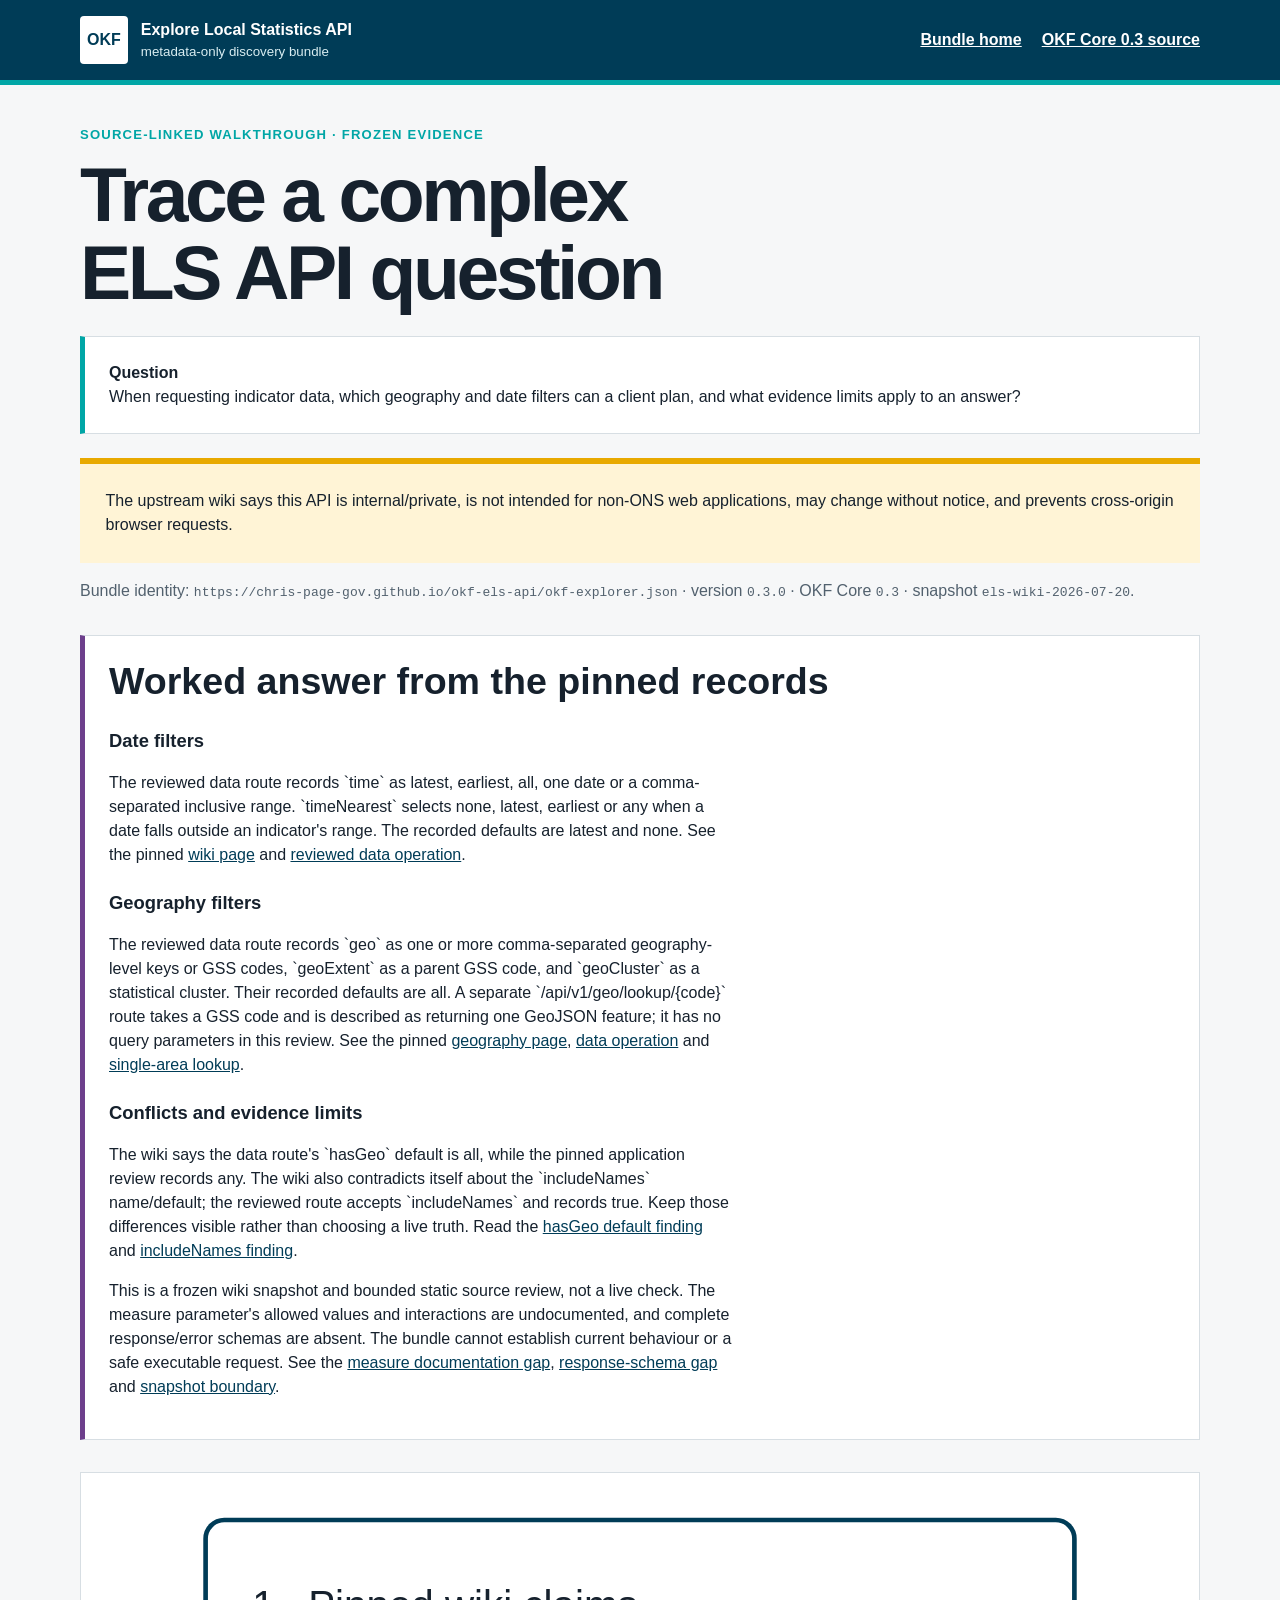
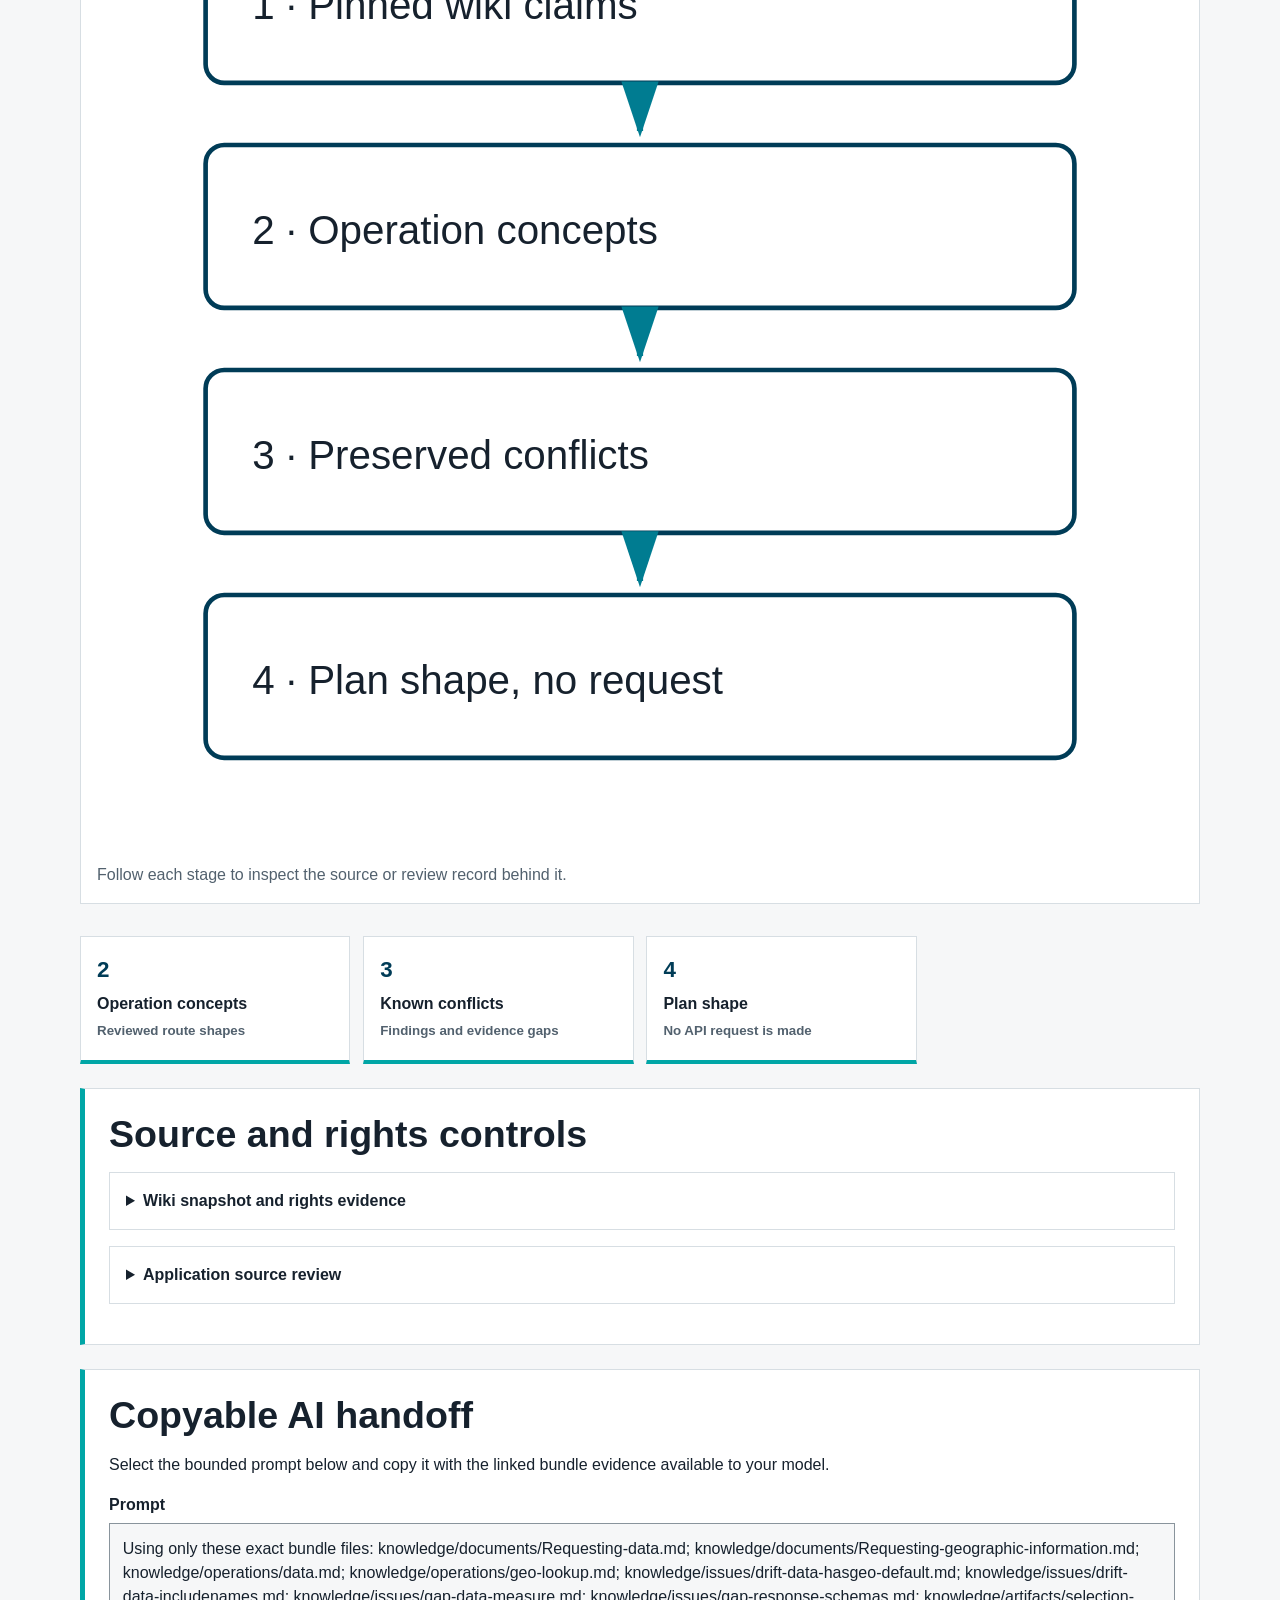
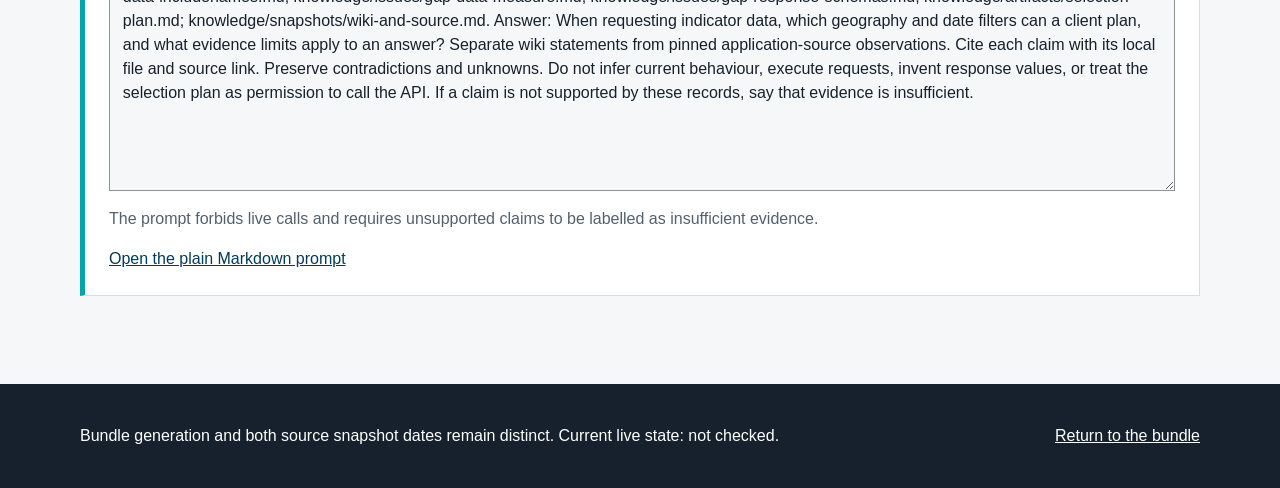
==== bundle/complex-question.html @ 59d880cc "Migrate ELS API bundle to OKF Core 0.3" ====
<!doctype html>
<html lang="en-GB">
<head>
  <meta charset="utf-8">
  <meta name="viewport" content="width=device-width, initial-scale=1">
  <meta name="referrer" content="no-referrer">
  <meta http-equiv="Content-Security-Policy" content="default-src 'self'; style-src 'self'; img-src 'self'; object-src 'none'; base-uri 'self'; form-action 'none'">
  <title>Trace a complex ELS API question</title>
  <link rel="stylesheet" href="site.css">
</head>
<body class="question-page">
  <a class="skip-link" href="#main-content">Skip to the evidence guide</a>
  <header class="site-header"><div class="shell header-inner">
    <a class="brand" href="./"><span class="brand-mark" aria-hidden="true">OKF</span><span><strong>Explore Local Statistics API</strong><small>metadata-only discovery bundle</small></span></a>
    <nav aria-label="Bundle links"><a href="index.html">Bundle home</a><a href="index.md">OKF Core 0.3 source</a></nav>
  </div></header>
  <main id="main-content" class="shell question-main">
    <p class="eyebrow">Source-linked walkthrough · frozen evidence</p>
    <h1>Trace a complex ELS API question</h1>
    <p class="question-callout"><strong>Question</strong><br>When requesting indicator data, which geography and date filters can a client plan, and what evidence limits apply to an answer?</p>
    <p class="warning question-warning">The upstream wiki says this API is internal/private, is not intended for non-ONS web applications, may change without notice, and prevents cross-origin browser requests.</p>
    <p class="bundle-identity">Bundle identity: <code>https://chris-page-gov.github.io/okf-els-api/okf-explorer.json</code> · version <code>0.3.0</code> · OKF Core <code>0.3</code> · snapshot <code>els-wiki-2026-07-20</code>.</p>
    <section aria-labelledby="answer-title" class="worked-answer">
      <h2 id="answer-title">Worked answer from the pinned records</h2>
      <h3>Date filters</h3>
      <p>The reviewed data route records `time` as latest, earliest, all, one date or a comma-separated inclusive range. `timeNearest` selects none, latest, earliest or any when a date falls outside an indicator&#x27;s range. The recorded defaults are latest and none. See the pinned <a href="knowledge/documents/Requesting-data.md">wiki page</a> and <a href="knowledge/operations/data.md">reviewed data operation</a>.</p>
      <h3>Geography filters</h3>
      <p>The reviewed data route records `geo` as one or more comma-separated geography-level keys or GSS codes, `geoExtent` as a parent GSS code, and `geoCluster` as a statistical cluster. Their recorded defaults are all. A separate `/api/v1/geo/lookup/{code}` route takes a GSS code and is described as returning one GeoJSON feature; it has no query parameters in this review. See the pinned <a href="knowledge/documents/Requesting-geographic-information.md">geography page</a>, <a href="knowledge/operations/data.md">data operation</a> and <a href="knowledge/operations/geo-lookup.md">single-area lookup</a>.</p>
      <h3>Conflicts and evidence limits</h3>
      <p>The wiki says the data route&#x27;s `hasGeo` default is all, while the pinned application review records any. The wiki also contradicts itself about the `includeNames` name/default; the reviewed route accepts `includeNames` and records true. Keep those differences visible rather than choosing a live truth. Read the <a href="knowledge/issues/drift-data-hasgeo-default.md">hasGeo default finding</a> and <a href="knowledge/issues/drift-data-includenames.md">includeNames finding</a>.</p>
      <p>This is a frozen wiki snapshot and bounded static source review, not a live check. The measure parameter&#x27;s allowed values and interactions are undocumented, and complete response/error schemas are absent. The bundle cannot establish current behaviour or a safe executable request. See the <a href="knowledge/issues/gap-data-measure.md">measure documentation gap</a>, <a href="knowledge/issues/gap-response-schemas.md">response-schema gap</a> and <a href="knowledge/snapshots/wiki-and-source.md">snapshot boundary</a>.</p>
    </section>
    <figure class="question-diagram">
      <img src="knowledge/artifacts/complex-question.svg" alt="Four linked evidence stages: pinned wiki claims, operation concepts, preserved conflicts and a non-executing plan shape.">
      <figcaption>Follow each stage to inspect the source or review record behind it.</figcaption>
    </figure>
    <nav class="evidence-controls" aria-label="Evidence stages">
      <a href="knowledge/operations/data.md"><span>2</span><strong>Operation concepts</strong><small>Reviewed route shapes</small></a>
      <a href="knowledge/issues/index.md"><span>3</span><strong>Known conflicts</strong><small>Findings and evidence gaps</small></a>
      <a href="knowledge/artifacts/selection-plan.md"><span>4</span><strong>Plan shape</strong><small>No API request is made</small></a>
    </nav>
    <section aria-labelledby="source-title" class="source-panel">
      <h2 id="source-title">Source and rights controls</h2>
      <details><summary>Wiki snapshot and rights evidence</summary>
        <p><a href="https://github.com/ONSdigital/explore-local-statistics-app/wiki">Pinned ELS wiki</a>, commit <code>3da822e28d775f1213d328573da34aba8278d79f</code>.</p>
        <p>The wiki has no separate licence file. The associated application repository licenses software and associated documentation under MIT. <a href="https://github.com/ONSdigital/explore-local-statistics-app/blob/develop/LICENSE.md">View associated licence evidence</a>.</p>
      </details>
      <details><summary>Application source review</summary>
        <p>Static review pinned to application commit <code>795eaf204f47986f6be248a63f857a42afe4fdf2</code>. This does not establish current application or live service behaviour.</p>
        <p><a href="knowledge/snapshots/wiki-and-source.md">Read the complete snapshot boundary</a>.</p>
      </details>
    </section>
    <section aria-labelledby="handoff-title" class="handoff-panel">
      <h2 id="handoff-title">Copyable AI handoff</h2>
      <p>Select the bounded prompt below and copy it with the linked bundle evidence available to your model.</p>
      <label for="handoff-prompt">Prompt</label>
      <textarea id="handoff-prompt" readonly rows="10" spellcheck="false">Using only these exact bundle files: knowledge/documents/Requesting-data.md; knowledge/documents/Requesting-geographic-information.md; knowledge/operations/data.md; knowledge/operations/geo-lookup.md; knowledge/issues/drift-data-hasgeo-default.md; knowledge/issues/drift-data-includenames.md; knowledge/issues/gap-data-measure.md; knowledge/issues/gap-response-schemas.md; knowledge/artifacts/selection-plan.md; knowledge/snapshots/wiki-and-source.md. Answer: When requesting indicator data, which geography and date filters can a client plan, and what evidence limits apply to an answer? Separate wiki statements from pinned application-source observations. Cite each claim with its local file and source link. Preserve contradictions and unknowns. Do not infer current behaviour, execute requests, invent response values, or treat the selection plan as permission to call the API. If a claim is not supported by these records, say that evidence is insufficient.</textarea>
      <p class="boundary-note">The prompt forbids live calls and requires unsupported claims to be labelled as insufficient evidence.</p>
      <a href="knowledge/artifacts/ai-handoff.md">Open the plain Markdown prompt</a>
    </section>
  </main>
  <footer><div class="shell"><p>Bundle generation and both source snapshot dates remain distinct. Current live state: not checked.</p><a href="./">Return to the bundle</a></div></footer>
</body>
</html>
---- bundle/site.css ----
* { box-sizing: border-box; }
:root {
  color-scheme: light;
  --ink: #16212d;
  --muted: #52616e;
  --paper: #f6f7f8;
  --white: #ffffff;
  --blue: #003c57;
  --cyan: #00a6a6;
  --purple: #6d3f8c;
  --line: #d7dee3;
  --warning: #fff4d6;
}
html { font-family: Arial, Helvetica, sans-serif; color: var(--ink); background: var(--paper); }
body { margin: 0; line-height: 1.5; }
a { color: var(--blue); }
a:focus, button:focus { outline: 3px solid #ffbf47; outline-offset: 3px; }
.shell { width: min(1120px, calc(100% - 2rem)); margin: 0 auto; }
.skip-link { position: absolute; left: -9999px; top: 0; padding: .75rem 1rem; background: var(--white); z-index: 10; }
.skip-link:focus { left: 1rem; top: 1rem; }
.site-header { color: var(--white); background: var(--blue); border-bottom: 5px solid var(--cyan); }
.header-inner { min-height: 5rem; display: flex; align-items: center; justify-content: space-between; gap: 2rem; }
.brand { display: flex; align-items: center; gap: .8rem; color: var(--white); text-decoration: none; }
.brand-mark { display: grid; place-items: center; width: 3rem; height: 3rem; font-weight: 800; color: var(--blue); background: var(--white); border-radius: .25rem; }
.brand strong, .brand small { display: block; }
.brand small { color: #d8edf1; }
nav { display: flex; flex-wrap: wrap; gap: 1.25rem; }
nav a { color: var(--white); font-weight: 700; }
.hero { padding: 5rem 0; color: var(--white); background: linear-gradient(120deg, #003c57 0%, #064d67 55%, #4d3063 100%); }
.hero-grid { display: grid; grid-template-columns: minmax(0, 1.5fr) minmax(18rem, .8fr); gap: 3rem; align-items: center; }
.eyebrow { margin: 0 0 .65rem; color: var(--cyan); font-size: .82rem; font-weight: 800; letter-spacing: .09em; text-transform: uppercase; }
.hero .eyebrow { color: #8ce3e3; }
h1 { max-width: 16ch; margin: 0; font-size: clamp(2.5rem, 6vw, 4.8rem); line-height: 1.02; letter-spacing: -.045em; }
h2 { margin: 0; font-size: clamp(1.7rem, 3vw, 2.35rem); line-height: 1.15; }
.lede { max-width: 42rem; margin: 1.5rem 0 0; color: #e2edf1; font-size: 1.2rem; }
.actions { display: flex; flex-wrap: wrap; gap: .8rem; margin-top: 2rem; }
.button { display: inline-block; padding: .85rem 1.2rem; border: 2px solid var(--white); border-radius: .2rem; font-weight: 800; text-decoration: none; }
.button.primary { color: var(--blue); background: var(--white); }
.button.secondary { color: var(--white); }
.warning { padding: 1.6rem; color: var(--ink); background: var(--warning); border-top: 6px solid #e8a900; box-shadow: 0 12px 34px rgb(0 0 0 / .18); }
.warning h2 { font-size: 1.25rem; }
.warning p { margin-bottom: 0; }
.summary, .temporal, .files { padding-top: 4rem; padding-bottom: 4rem; }
.cards { display: grid; grid-template-columns: repeat(4, 1fr); gap: 1rem; margin: 2rem 0 0; }
.cards div { min-width: 0; padding: 1.4rem; background: var(--white); border-top: 4px solid var(--purple); box-shadow: 0 2px 10px rgb(0 0 0 / .08); }
.cards dt { color: var(--muted); font-weight: 700; }
.cards dd { margin: .45rem 0 0; font-size: 2.3rem; font-weight: 800; }
.cards .text-value { overflow-wrap: anywhere; font-size: 1rem; }
.temporal { border-top: 1px solid var(--line); }
.temporal-cards div { border-top-color: var(--cyan); }
.temporal > p:last-child { max-width: 54rem; color: var(--muted); }
.files { border-top: 1px solid var(--line); }
.file-grid { display: grid; grid-template-columns: repeat(3, 1fr); gap: 1rem; margin-top: 2rem; }
.file-grid a { min-height: 8rem; padding: 1.35rem; color: var(--ink); background: var(--white); border: 1px solid var(--line); border-bottom: 4px solid var(--cyan); text-decoration: none; }
.file-grid a:hover { border-bottom-color: var(--purple); transform: translateY(-2px); }
.file-grid strong, .file-grid span { display: block; }
.file-grid span { margin-top: .55rem; color: var(--muted); }
footer { padding: 2.5rem 0; color: var(--white); background: var(--ink); }
footer .shell { display: flex; justify-content: space-between; gap: 2rem; }
footer a { color: var(--white); }
footer p { margin: 0; }
.bundle-identity { color: var(--muted); overflow-wrap: anywhere; }
.worked-answer { margin: 2rem 0; padding: 1.5rem; background: var(--white); border: 1px solid var(--line); border-left: 5px solid var(--purple); }
.worked-answer h2 { margin-bottom: 1.5rem; }
.worked-answer h3 { margin: 1.4rem 0 .4rem; font-size: 1.15rem; }
.worked-answer p { max-width: 70ch; }
.question-main { padding-top: 2.5rem; padding-bottom: 4rem; }
.question-main h1 { margin-bottom: 1.5rem; }
.question-callout, .source-panel, .handoff-panel { margin: 1.5rem 0; padding: 1.5rem; background: var(--white); border: 1px solid var(--line); border-left: 5px solid var(--cyan); }
.question-warning { color: var(--ink); box-shadow: none; }
.question-diagram { margin: 2rem 0; padding: 1rem; background: var(--white); border: 1px solid var(--line); }
.question-diagram img { display: block; width: 100%; height: auto; }
.question-diagram figcaption { margin-top: .75rem; color: var(--muted); }
.evidence-controls { display: grid; grid-template-columns: repeat(4, minmax(0, 1fr)); gap: .8rem; }
.evidence-controls a { display: flex; min-height: 8rem; flex-direction: column; gap: .35rem; padding: 1rem; color: var(--ink); background: var(--white); border: 1px solid var(--line); border-bottom: 4px solid var(--cyan); text-decoration: none; }
.evidence-controls a span { color: var(--blue); font-size: 1.4rem; font-weight: 800; }
.evidence-controls a small { color: var(--muted); }
.source-panel details { margin: 1rem 0; padding: 1rem; border: 1px solid var(--line); }
.source-panel summary { cursor: pointer; font-weight: 700; }
.handoff-panel label { display: block; margin-bottom: .4rem; font-weight: 700; }
.handoff-panel textarea { display: block; width: 100%; min-height: 14rem; padding: .8rem; color: var(--ink); background: #f6f7f8; border: 1px solid #89949c; font: inherit; }
.boundary-note { color: var(--muted); }
@media (max-width: 760px) {
  .header-inner, footer .shell { align-items: flex-start; flex-direction: column; padding: 1rem 0; }
  .hero { padding: 3.5rem 0; }
  .hero-grid { grid-template-columns: 1fr; }
  .cards { grid-template-columns: repeat(2, 1fr); }
  .file-grid { grid-template-columns: 1fr; }
  .evidence-controls { grid-template-columns: repeat(2, minmax(0, 1fr)); }
  .question-main { padding-top: 1.5rem; }
  .question-diagram { padding: .5rem; }
}
@media (max-width: 440px) {
  .cards { grid-template-columns: 1fr; }
  .evidence-controls { grid-template-columns: 1fr; }
  .question-callout, .source-panel, .handoff-panel { padding: 1rem; }
}
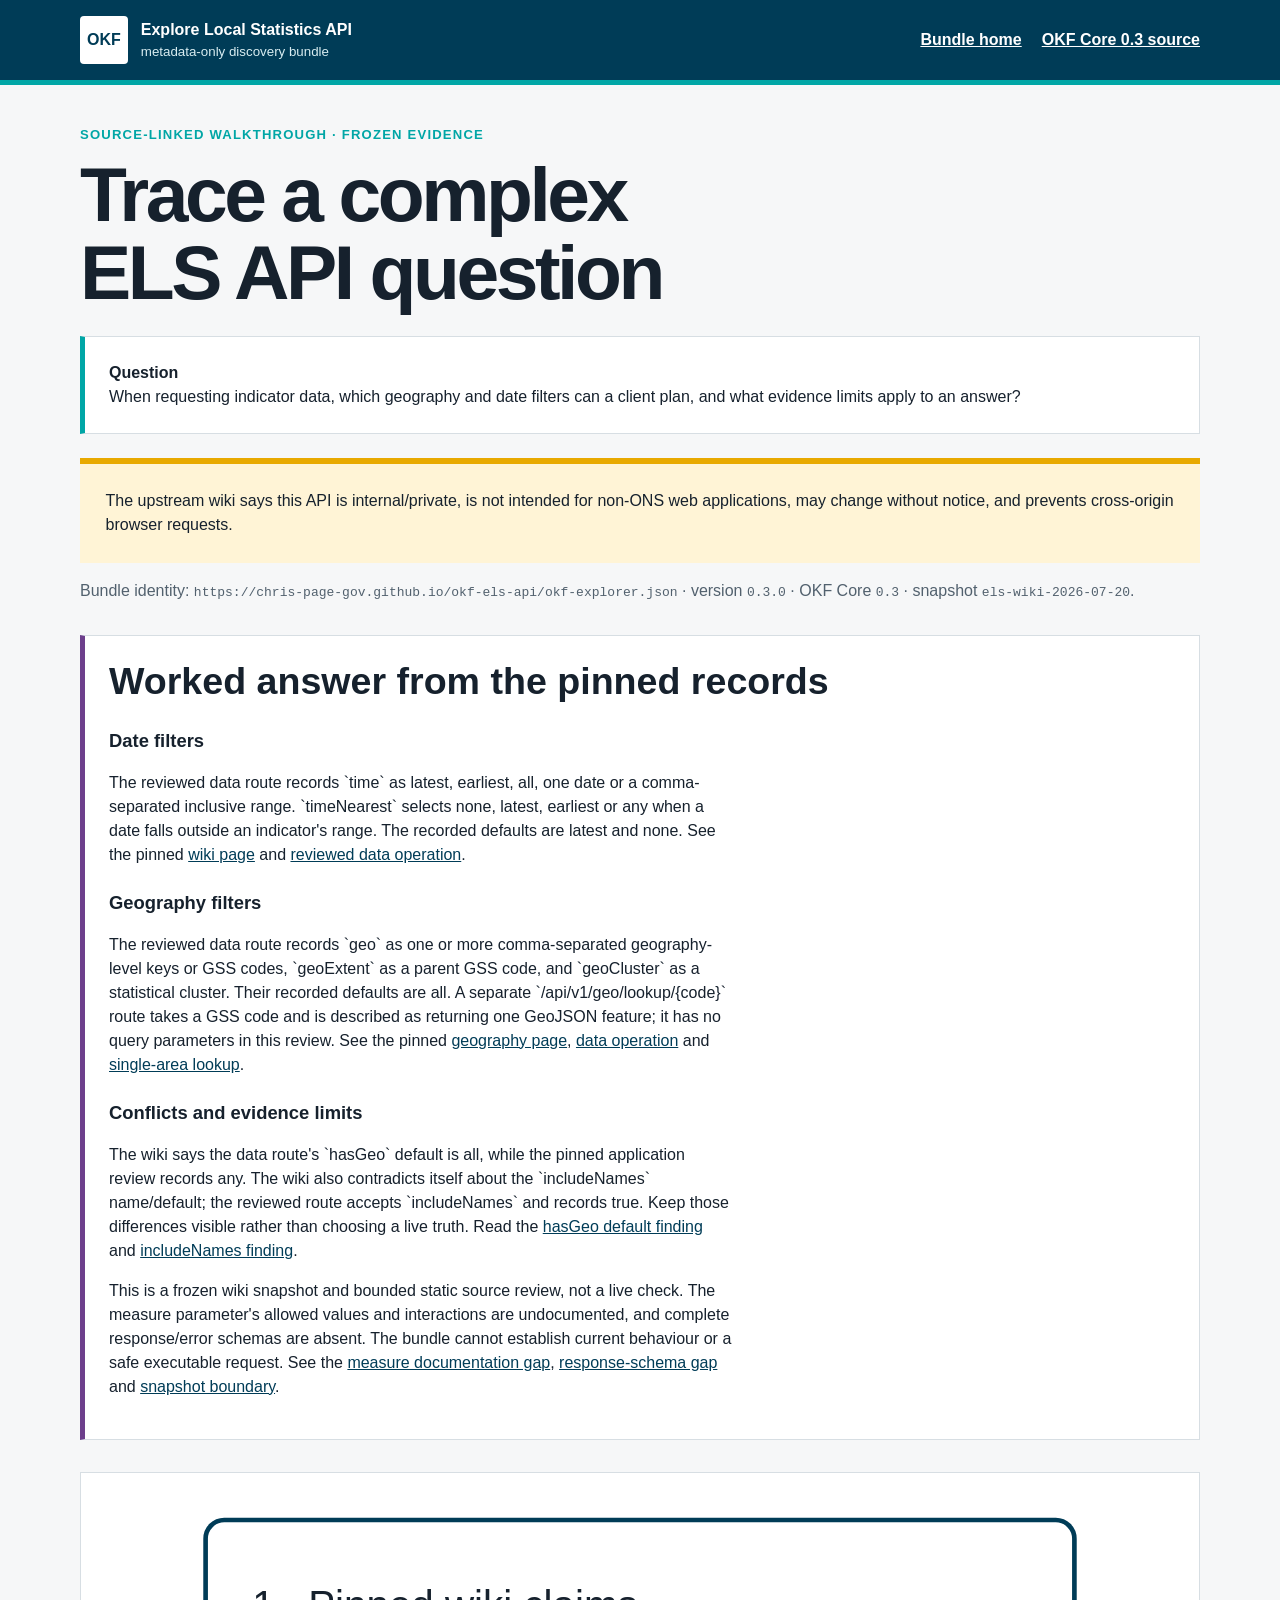
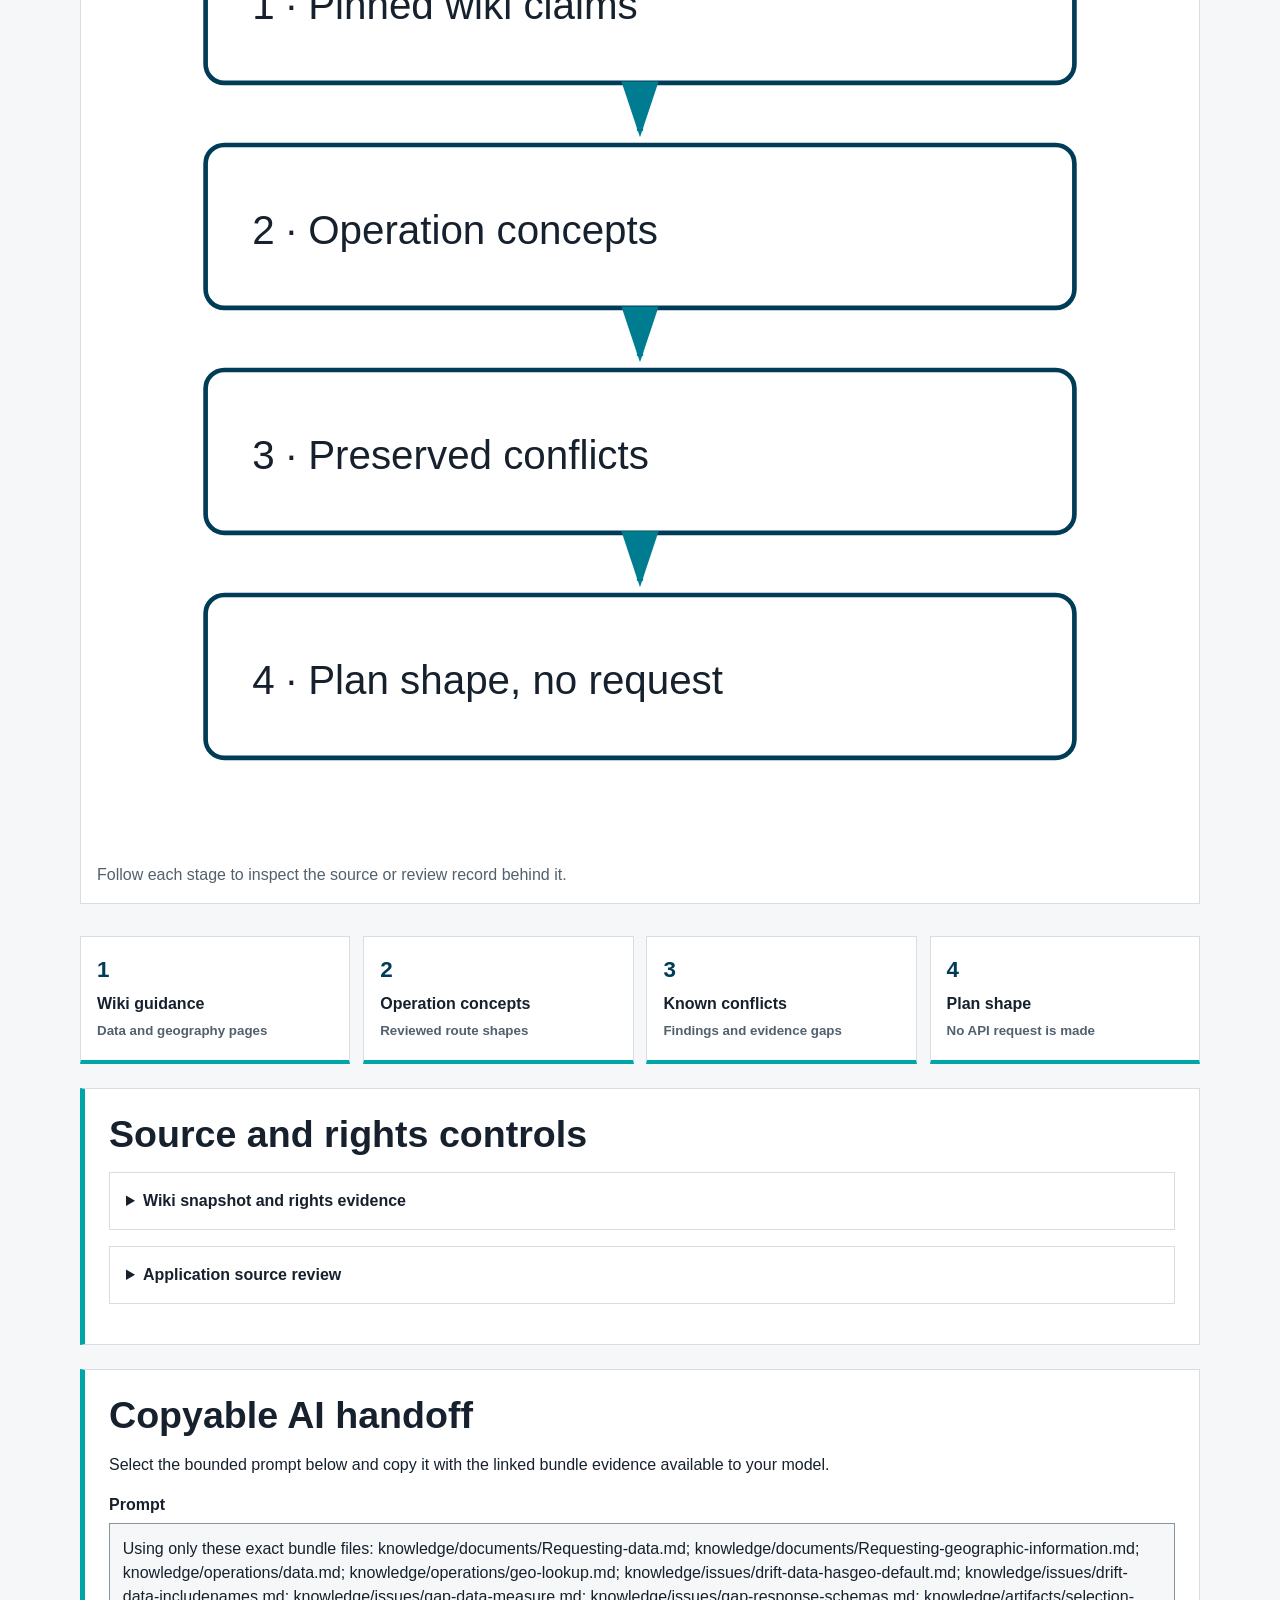
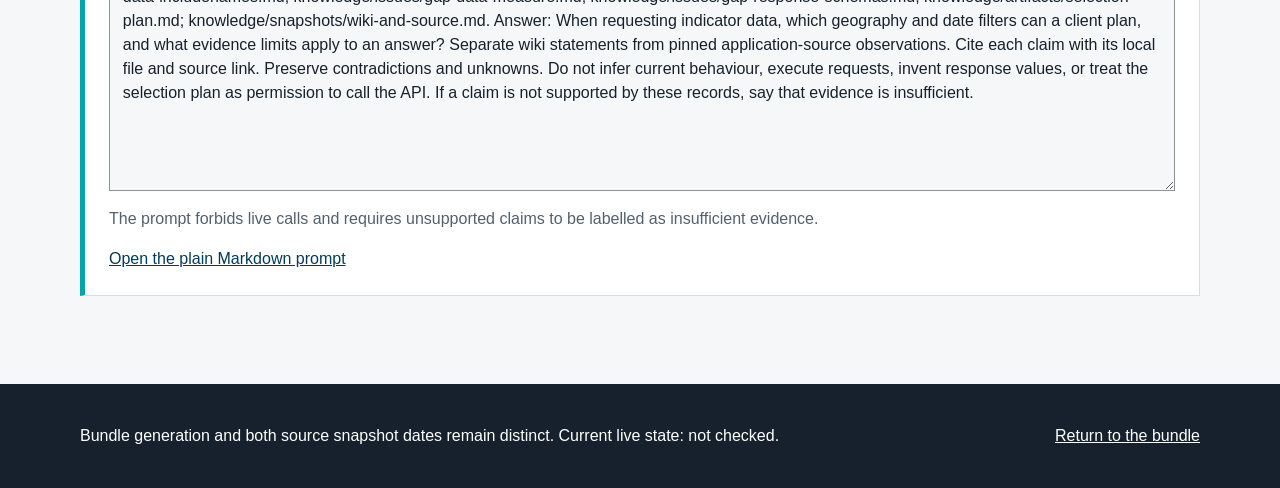
==== commit 91b47a99: "Restore first ELS evidence guide stage" ====
--- a/bundle/complex-question.html
+++ b/bundle/complex-question.html
@@ -35,6 +35,7 @@
       <figcaption>Follow each stage to inspect the source or review record behind it.</figcaption>
     </figure>
     <nav class="evidence-controls" aria-label="Evidence stages">
+      <a href="knowledge/documents/Requesting-data.md"><span>1</span><strong>Wiki guidance</strong><small>Data and geography pages</small></a>
       <a href="knowledge/operations/data.md"><span>2</span><strong>Operation concepts</strong><small>Reviewed route shapes</small></a>
       <a href="knowledge/issues/index.md"><span>3</span><strong>Known conflicts</strong><small>Findings and evidence gaps</small></a>
       <a href="knowledge/artifacts/selection-plan.md"><span>4</span><strong>Plan shape</strong><small>No API request is made</small></a>
